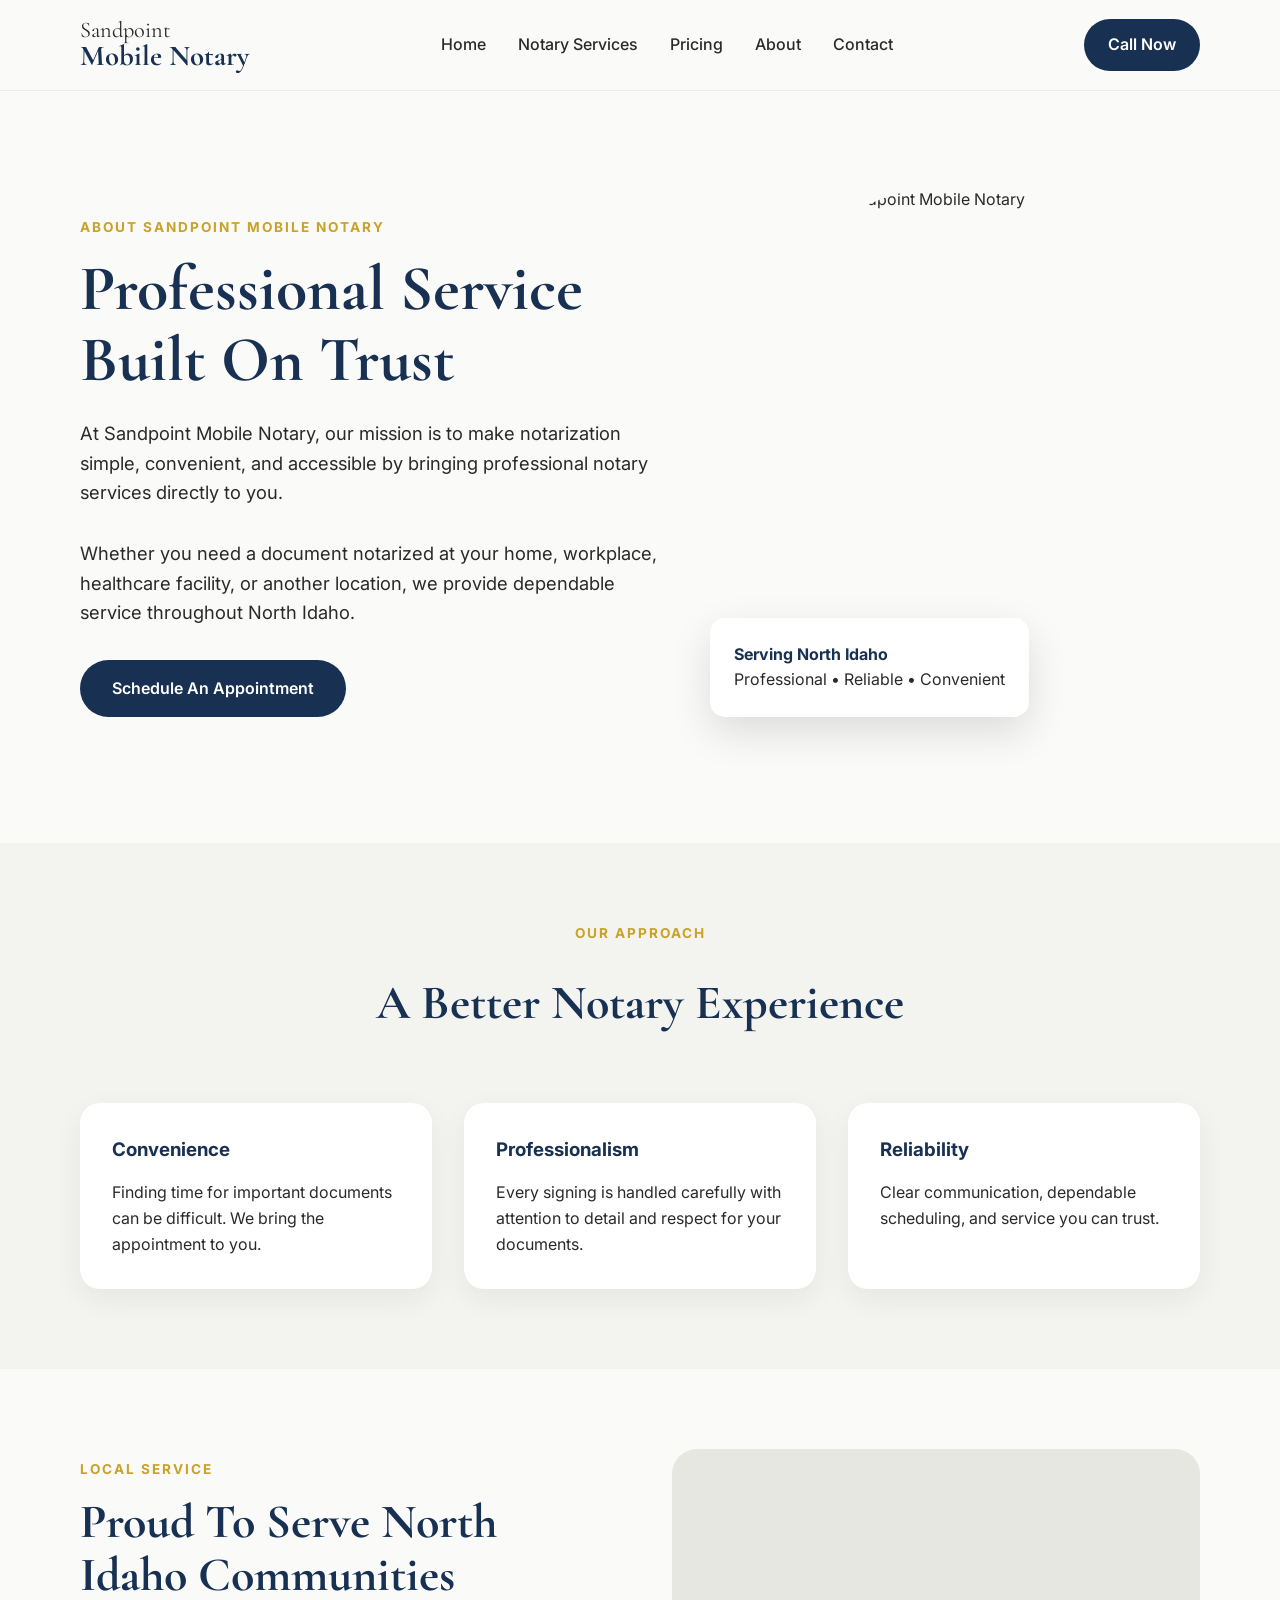
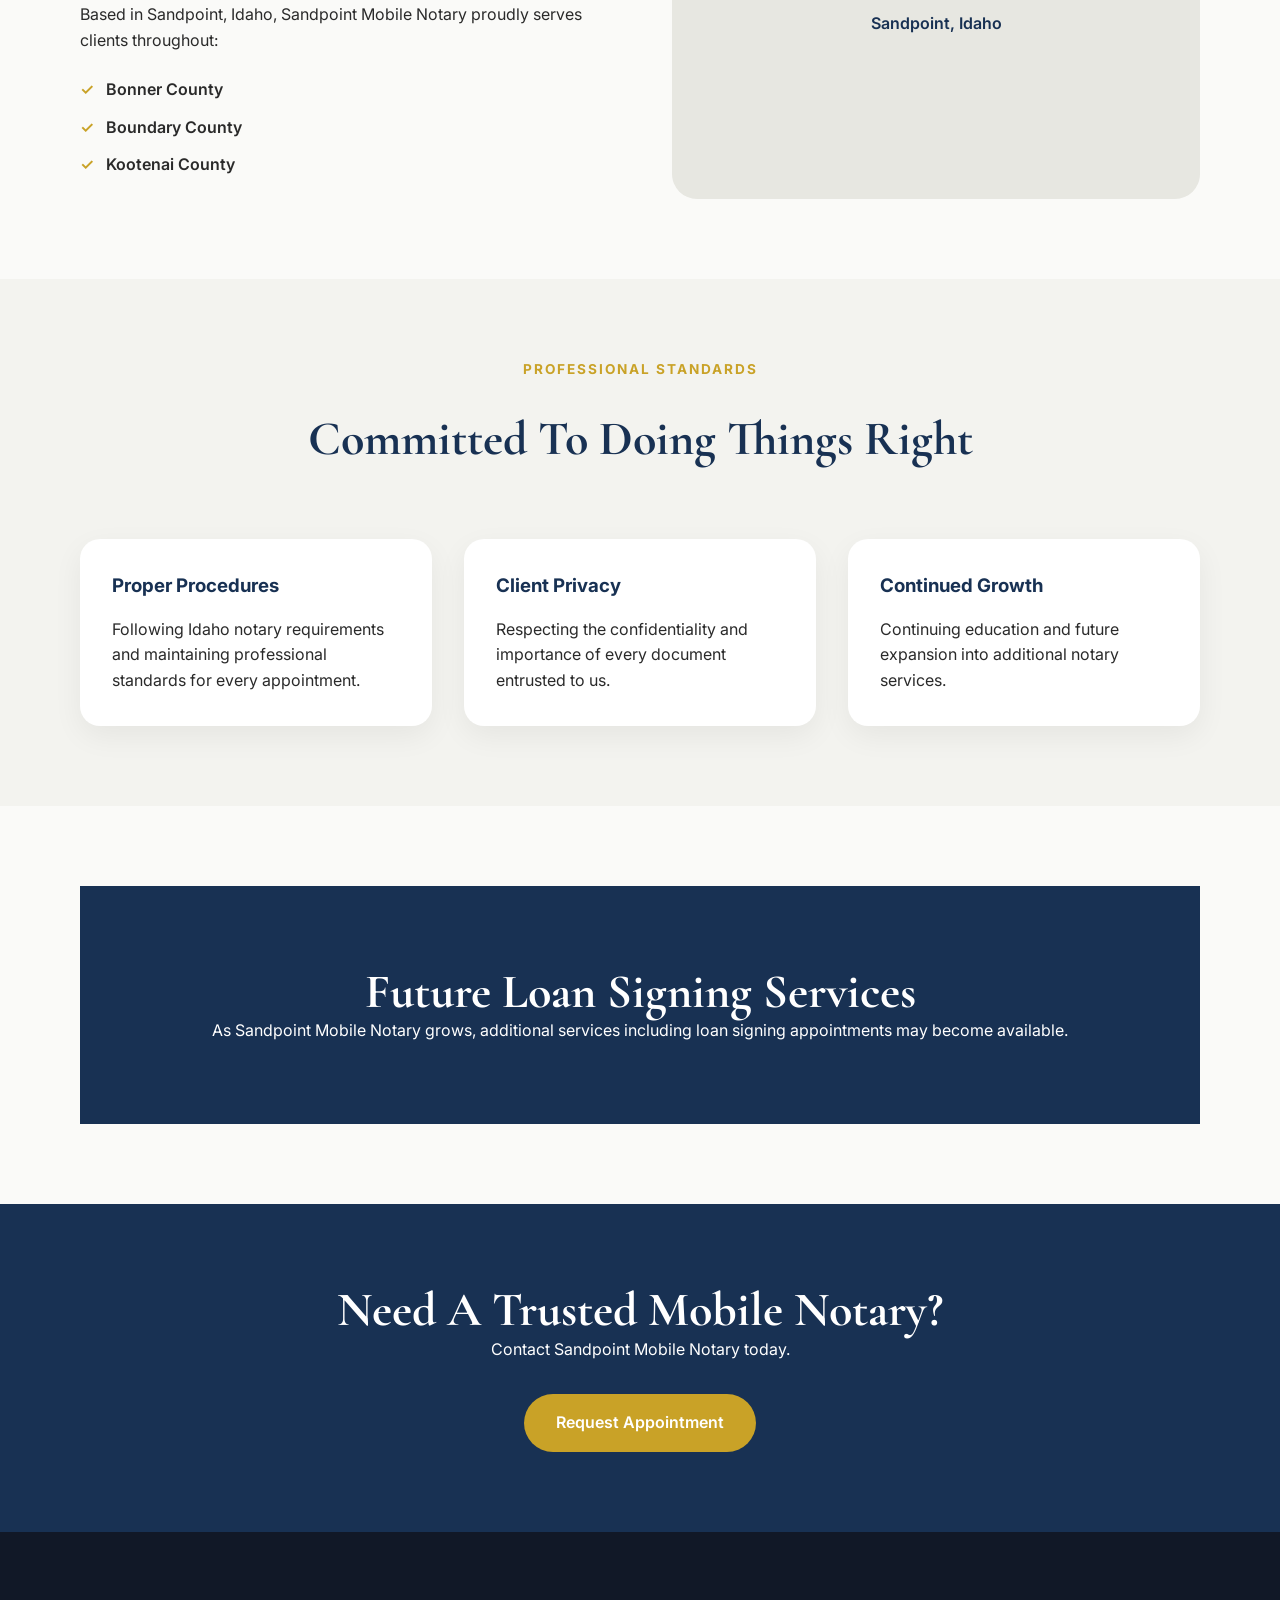
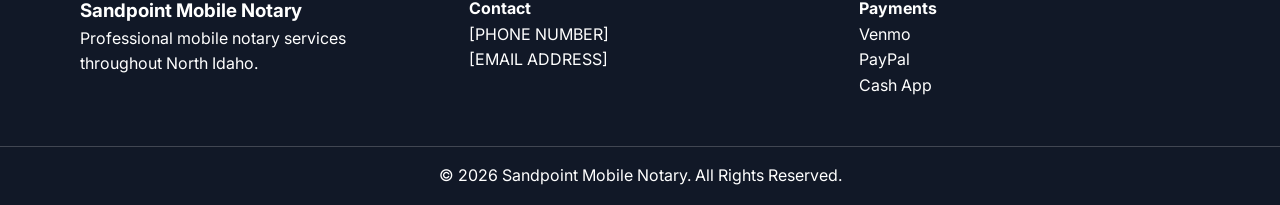
==== about.html @ 17186064 "Add files via upload" ====
<!DOCTYPE html>
<html lang="en">

<head>

<meta charset="UTF-8">
<meta name="viewport" content="width=device-width, initial-scale=1.0">

<title>About Sandpoint Mobile Notary | Professional Mobile Notary Services</title>

<meta name="description" content="Learn about Sandpoint Mobile Notary and our commitment to providing professional, reliable mobile notary services throughout North Idaho.">


<link rel="preconnect" href="https://fonts.googleapis.com">
<link rel="preconnect" href="https://fonts.gstatic.com" crossorigin>

<link href="https://fonts.googleapis.com/css2?family=Cormorant+Garamond:wght@500;600;700&family=Inter:wght@300;400;500;600;700&display=swap" rel="stylesheet">

<link rel="stylesheet" href="css/style.css">

</head>


<body>



<header class="header">

<div class="container nav-container">


<a href="index.html" class="logo">

<span>Sandpoint</span>
<strong>Mobile Notary</strong>

</a>



<button class="menu-toggle" aria-label="Open Navigation">
☰
</button>



<nav class="nav">

<a href="index.html">Home</a>
<a href="notary.html">Notary Services</a>
<a href="pricing.html">Pricing</a>
<a href="about.html">About</a>
<a href="contact.html">Contact</a>

</nav>



<a href="tel:[PHONE NUMBER]" class="nav-button">
Call Now
</a>


</div>

</header>






<main>



<section class="hero">


<div class="container hero-grid">


<div class="hero-content">


<p class="eyebrow">
About Sandpoint Mobile Notary
</p>



<h1>
Professional Service Built On Trust
</h1>



<p class="hero-text">

At Sandpoint Mobile Notary, our mission is to make notarization simple, convenient, and accessible by bringing professional notary services directly to you.

</p>



<p class="hero-text">

Whether you need a document notarized at your home, workplace, healthcare facility, or another location, we provide dependable service throughout North Idaho.

</p>



<a href="contact.html" class="btn primary">
Schedule An Appointment
</a>


</div>





<div class="hero-image">


<img src="images/about-profile.jpg"
alt="Owner of Sandpoint Mobile Notary">



<div class="image-badge">

<strong>
Serving North Idaho
</strong>

<span>
Professional • Reliable • Convenient
</span>

</div>



</div>



</div>


</section>








<section class="section light">


<div class="container">


<div class="section-header">


<p class="eyebrow">
Our Approach
</p>


<h2>
A Better Notary Experience
</h2>


</div>




<div class="cards">



<div class="card">


<h3>
Convenience</h3>


<p>
Finding time for important documents can be difficult. We bring the appointment to you.
</p>


</div>




<div class="card">


<h3>
Professionalism</h3>


<p>
Every signing is handled carefully with attention to detail and respect for your documents.
</p>


</div>




<div class="card">


<h3>
Reliability</h3>


<p>
Clear communication, dependable scheduling, and service you can trust.
</p>


</div>



</div>


</div>


</section>









<section class="section">


<div class="container area-section">


<div>


<p class="eyebrow">
Local Service
</p>


<h2>
Proud To Serve North Idaho Communities
</h2>


<p>

Based in Sandpoint, Idaho, Sandpoint Mobile Notary proudly serves clients throughout:

</p>



<ul class="county-list">

<li>Bonner County</li>

<li>Boundary County</li>

<li>Kootenai County</li>

</ul>


</div>



<div class="map-placeholder">

Sandpoint, Idaho

</div>



</div>


</section>








<section class="section light">


<div class="container">


<div class="section-header">


<p class="eyebrow">
Professional Standards
</p>


<h2>
Committed To Doing Things Right
</h2>


</div>



<div class="cards">


<div class="card">

<h3>
Proper Procedures
</h3>

<p>
Following Idaho notary requirements and maintaining professional standards for every appointment.
</p>

</div>




<div class="card">

<h3>
Client Privacy
</h3>

<p>
Respecting the confidentiality and importance of every document entrusted to us.
</p>

</div>




<div class="card">

<h3>
Continued Growth
</h3>

<p>
Continuing education and future expansion into additional notary services.
</p>

</div>



</div>


</div>


</section>








<!-- FUTURE LOAN SIGNING SECTION -->


<section class="section">


<div class="container">


<div class="cta">


<h2>
Future Loan Signing Services
</h2>


<p>

As Sandpoint Mobile Notary grows, additional services including loan signing appointments may become available.

</p>


</div>


</div>


</section>







<section class="cta">


<div class="container">


<h2>
Need A Trusted Mobile Notary?
</h2>


<p>
Contact Sandpoint Mobile Notary today.
</p>


<a href="contact.html" class="btn primary">
Request Appointment
</a>


</div>


</section>





</main>






<a href="tel:[PHONE NUMBER]" class="mobile-call">
📞 Call Now
</a>







<footer class="footer">


<div class="container footer-grid">


<div>

<h3>
Sandpoint Mobile Notary
</h3>

<p>
Professional mobile notary services throughout North Idaho.
</p>

</div>



<div>

<h4>
Contact
</h4>

<p>
[PHONE NUMBER]
</p>

<p>
[EMAIL ADDRESS]
</p>

</div>



<div>

<h4>
Payments
</h4>

<p>
Venmo
</p>

<p>
PayPal
</p>

<p>
Cash App
</p>

</div>


</div>



<div class="footer-bottom">

© 2026 Sandpoint Mobile Notary. All Rights Reserved.

</div>


</footer>




<script src="js/script.js"></script>


</body>

</html>
---- css/style.css ----
:root {

    --primary: #183153;
    --accent: #C9A227;
    --background: #FAFAF8;
    --white: #ffffff;
    --text: #2A2A2A;
    --light-gray: #ECECEC;
    --dark: #111827;

    --heading-font: "Cormorant Garamond", serif;
    --body-font: "Inter", sans-serif;

}



* {

    margin:0;
    padding:0;
    box-sizing:border-box;

}



html {

    scroll-behavior:smooth;

}



body {

    font-family:var(--body-font);
    color:var(--text);
    background:var(--background);
    line-height:1.6;

}



img {

    max-width:100%;
    display:block;

}



a {

    text-decoration:none;
    color:inherit;

}



.container {

    width:min(1120px,90%);
    margin:auto;

}





/* =========================
HEADER
========================= */


.header {

    position:sticky;
    top:0;
    z-index:1000;
    background:rgba(250,250,248,.95);
    backdrop-filter:blur(10px);
    border-bottom:1px solid var(--light-gray);

}



.nav-container {

    min-height:90px;
    display:flex;
    align-items:center;
    justify-content:space-between;

}



.logo {

    display:flex;
    flex-direction:column;
    font-family:var(--heading-font);
    line-height:1;

}



.logo span {

    font-size:1.4rem;

}



.logo strong {

    color:var(--primary);
    font-size:1.8rem;

}



.nav {

    display:flex;
    align-items:center;
    gap:2rem;

}



.nav a {

    font-weight:500;

}



.nav a:hover {

    color:var(--accent);

}



.nav-button {

    background:var(--primary);
    color:white;
    padding:.8rem 1.5rem;
    border-radius:50px;
    font-weight:600;

}



.menu-toggle {

    display:none;
    background:none;
    border:none;
    font-size:2rem;
    cursor:pointer;

}






/* =========================
HERO
========================= */


.hero {

    padding:6rem 0;

}



.hero-grid {

    display:grid;
    grid-template-columns:1fr 450px;
    gap:4rem;
    align-items:center;

}



.eyebrow {

    color:var(--accent);
    font-size:.85rem;
    font-weight:700;
    text-transform:uppercase;
    letter-spacing:2px;
    margin-bottom:1rem;

}



h1,
h2 {

    font-family:var(--heading-font);
    color:var(--primary);
    line-height:1.1;

}



h1 {

    font-size:clamp(2.8rem,5vw,4.5rem);
    margin-bottom:1.5rem;

}



h2 {

    font-size:3rem;

}



.hero-text {

    font-size:1.15rem;
    max-width:600px;
    margin-bottom:2rem;

}



.hero-buttons {

    display:inline-flex;
    gap:1rem;
    align-content: center;

}



.btn {

    padding:1rem 2rem;
    border-radius:50px;
    display:inline-flex;
    justify-content:center;
    align-items:center;
    font-weight:600;
    transition:.3s;

}



.btn:hover {

    transform:translateY(-3px);

}



.btn.primary {

    background:var(--primary);
    color:white;

}



.btn.secondary {

    border:2px solid var(--primary);

}



.hero-image {

    position:relative;

}



.hero-image img {

    width:100%;
    height:560px;
    object-fit:cover;
    border-radius:200px 200px 20px 20px;

}



.image-badge {

    position:absolute;
    bottom:30px;
    left:-40px;
    background:white;
    padding:1.5rem;
    border-radius:15px;
    box-shadow:0 15px 40px rgba(0,0,0,.12);

}



.image-badge strong {

    display:block;
    color:var(--primary);

}






/* =========================
TRUST BANNER
========================= */


.trust-banner {

    background:white;
    border-top:1px solid var(--light-gray);
    border-bottom:1px solid var(--light-gray);
    padding:2rem 0;

}



.trust-grid {

    display:grid;
    grid-template-columns:repeat(4,1fr);
    text-align:center;
    gap:1rem;

}



.trust-grid strong {

    display:block;
    color:var(--primary);
    font-size:1.4rem;

}



.trust-grid span {

    font-size:.9rem;

}






/* =========================
SECTIONS
========================= */


.section {

    padding:5rem 0;

}



.section.light {

    background:#f3f3ef;

}



.section-header {

    max-width:700px;
    text-align:center;
    margin:0 auto 3rem;

}



.section-header p {

    margin-bottom: 2rem;

}





.cards,
.service-grid {

    display:grid;
    gap:2rem;

}



.cards {

    grid-template-columns:repeat(3,1fr);

}



.service-grid {

    grid-template-columns:repeat(4,1fr);

}



.card,
.service-card {

    background:white;
    padding:2rem;
    border-radius:20px;
    box-shadow:0 10px 30px rgba(0,0,0,.06);
    margin-top: 25px;

}



.card h3,
.service-card h3 {

    color:var(--primary);
    margin-bottom:1rem;

}



.service-card p {

    min-height: 120px;
    padding-bottom: 25px;

}



.text-link {

    display:inline-block;
    margin-top:2rem;
    font-weight:700;
    color:var(--primary);

}






/* =========================
SERVICE AREA
========================= */


.area-section {

    display:grid;
    grid-template-columns:1fr 1fr;
    gap:4rem;
    align-items:center;

}



.county-list {

    list-style:none;
    margin-top:1.5rem;

}



.county-list li {

    margin-bottom:.75rem;
    font-weight:600;

}



.county-list li::before {

    content:"✓";
    color:var(--accent);
    margin-right:.75rem;

}



.map-placeholder {

    min-height:350px;
    background:#e7e7e1;
    border-radius:25px;
    display:flex;
    justify-content:center;
    align-items:center;
    text-align:center;
    padding:2rem;
    color:var(--primary);
    font-weight:600;

}






/* =========================
FAQ
========================= */


.faq {

    max-width:800px;
    margin:auto;

}



.faq-item {

    background:white;
    margin-bottom:1rem;
    border-radius:15px;
    overflow:hidden;

}



.faq-question {

    width:100%;
    text-align:left;
    padding:1.5rem;
    border:none;
    background:white;
    font-size:1.1rem;
    font-weight:600;
    color:var(--primary);
    cursor:pointer;

}



.faq-answer {

    display:none;
    padding:0 1.5rem 1.5rem;

}



.faq-item.active .faq-answer {

    display:block;

}






/* =========================
CTA
========================= */


.cta {

    background:var(--primary);
    color:white;
    text-align:center;
    padding:5rem 0;

}



.cta h2 {

    color:white;

}



.cta .btn {

    background:var(--accent);
    color:white;
    margin-top:2rem;

}






/* =========================
MOBILE CALL BUTTON
========================= */


.mobile-call {

    display:none;

}






/* =========================
FOOTER
========================= */


.footer {

    background:var(--dark);
    color:white;
    padding:4rem 0 1rem;

}



.footer-grid {

    display:grid;
    grid-template-columns:repeat(3,1fr);
    gap:3rem;

}



.footer-bottom {

    margin-top:3rem;
    padding-top:1rem;
    text-align:center;
    border-top:1px solid rgba(255,255,255,.2);

}







/* =========================
TABLET / MOBILE
========================= */


@media(max-width:900px){


.hero-grid,
.area-section {

    grid-template-columns:1fr;

}



.hero-image {

    order:-1;

}



.cards,
.service-grid,
.footer-grid,
.trust-grid {

    grid-template-columns:1fr;

}



.menu-toggle {

    display:block;

}



.nav {

    position:absolute;
    top:90px;
    left:0;
    width:100%;
    background:white;
    flex-direction:column;
    padding:2rem;
    display:none;

}



.nav.active {

    display:flex;

}



.nav-button {

    display:none;

}



.hero-image img {

    height:450px;

}



.mobile-call {

    display:block;
    position:fixed;
    bottom:20px;
    left:20px;
    right:20px;
    background:var(--primary);
    color:white;
    text-align:center;
    padding:1rem;
    border-radius:50px;
    font-weight:700;
    z-index:2000;
    box-shadow:0 10px 30px rgba(0,0,0,.2);

}


}



@media(max-width:600px){


.hero {

    padding:3rem 0;

}



h1 {

    font-size:2.7rem;

}



h2 {

    font-size:2.2rem;

}



.hero-buttons {

    flex-direction:column;

}



.btn {

    width:100%;

}



.image-badge {

    left:10px;

}



}

/* =========================
CONTACT FORM
========================= */


.contact-form {

    display:flex;
    flex-direction:column;
    gap:0.75rem;

}



.contact-form label {

    font-weight:600;
    color:var(--primary);
    margin-top:.5rem;

}



.contact-form input,
.contact-form select,
.contact-form textarea {

    width:100%;
    padding:1rem;
    border:1px solid #d8d8d8;
    border-radius:12px;
    font-family:var(--body-font);
    font-size:1rem;
    background:white;

}



.contact-form textarea {

    resize:vertical;

}



.contact-form input:focus,
.contact-form select:focus,
.contact-form textarea:focus {

    outline:none;
    border-color:var(--accent);

}



.contact-form button {

    margin-top:1rem;
    border:none;
    cursor:pointer;

}






/* =========================
CALENDAR PLACEHOLDER
========================= */


.calendar-placeholder {

    margin-top:1.5rem;
    height:220px;
    border-radius:20px;
    background:#eeeeea;
    display:flex;
    justify-content:center;
    align-items:center;
    color:var(--primary);
    font-weight:600;

}






/* =========================
MAP PLACEHOLDER IMPROVEMENT
========================= */


.map-placeholder {

    min-height:350px;
    background:#e7e7e1;
    border-radius:25px;
    display:flex;
    justify-content:center;
    align-items:center;
    text-align:center;
    padding:2rem;
    color:var(--primary);
    font-weight:600;

}





/* =========================
CONTACT MOBILE
========================= */


@media(max-width:900px){


.contact-form {

    width:100%;

}


}
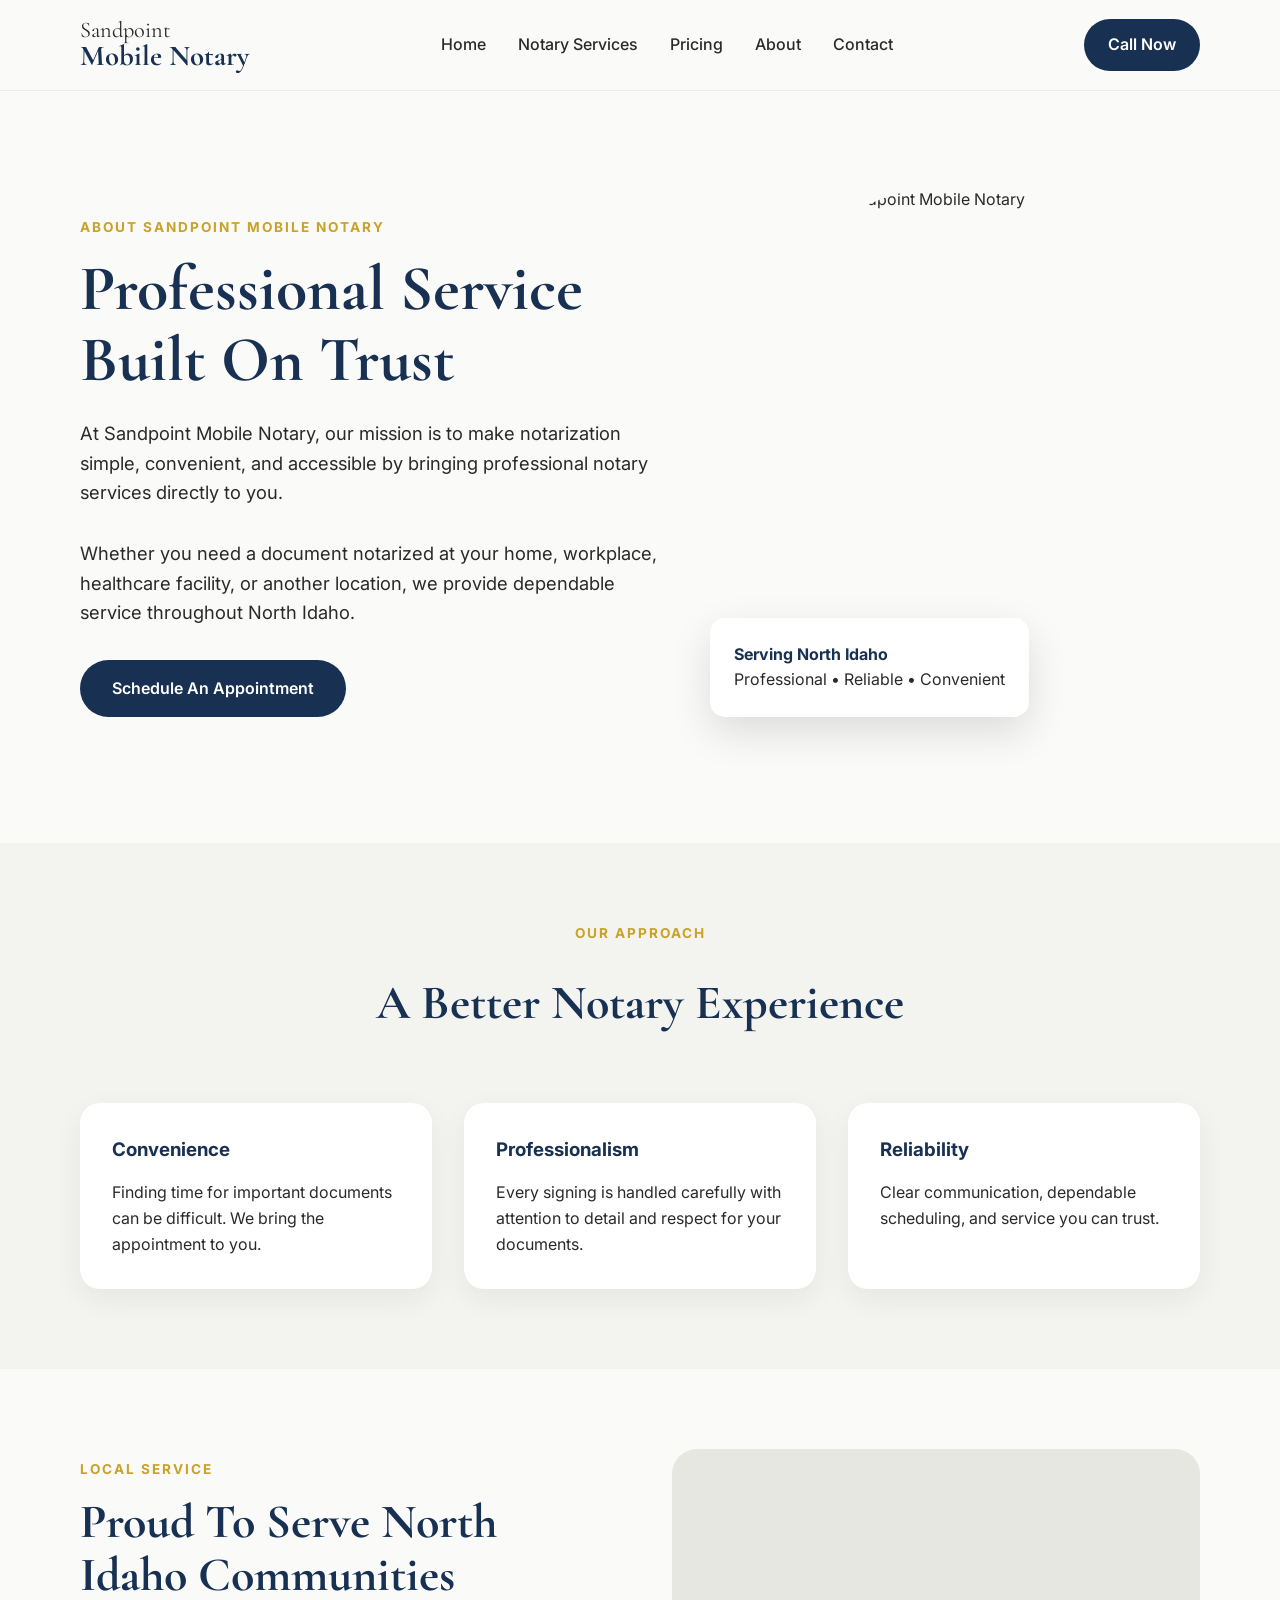
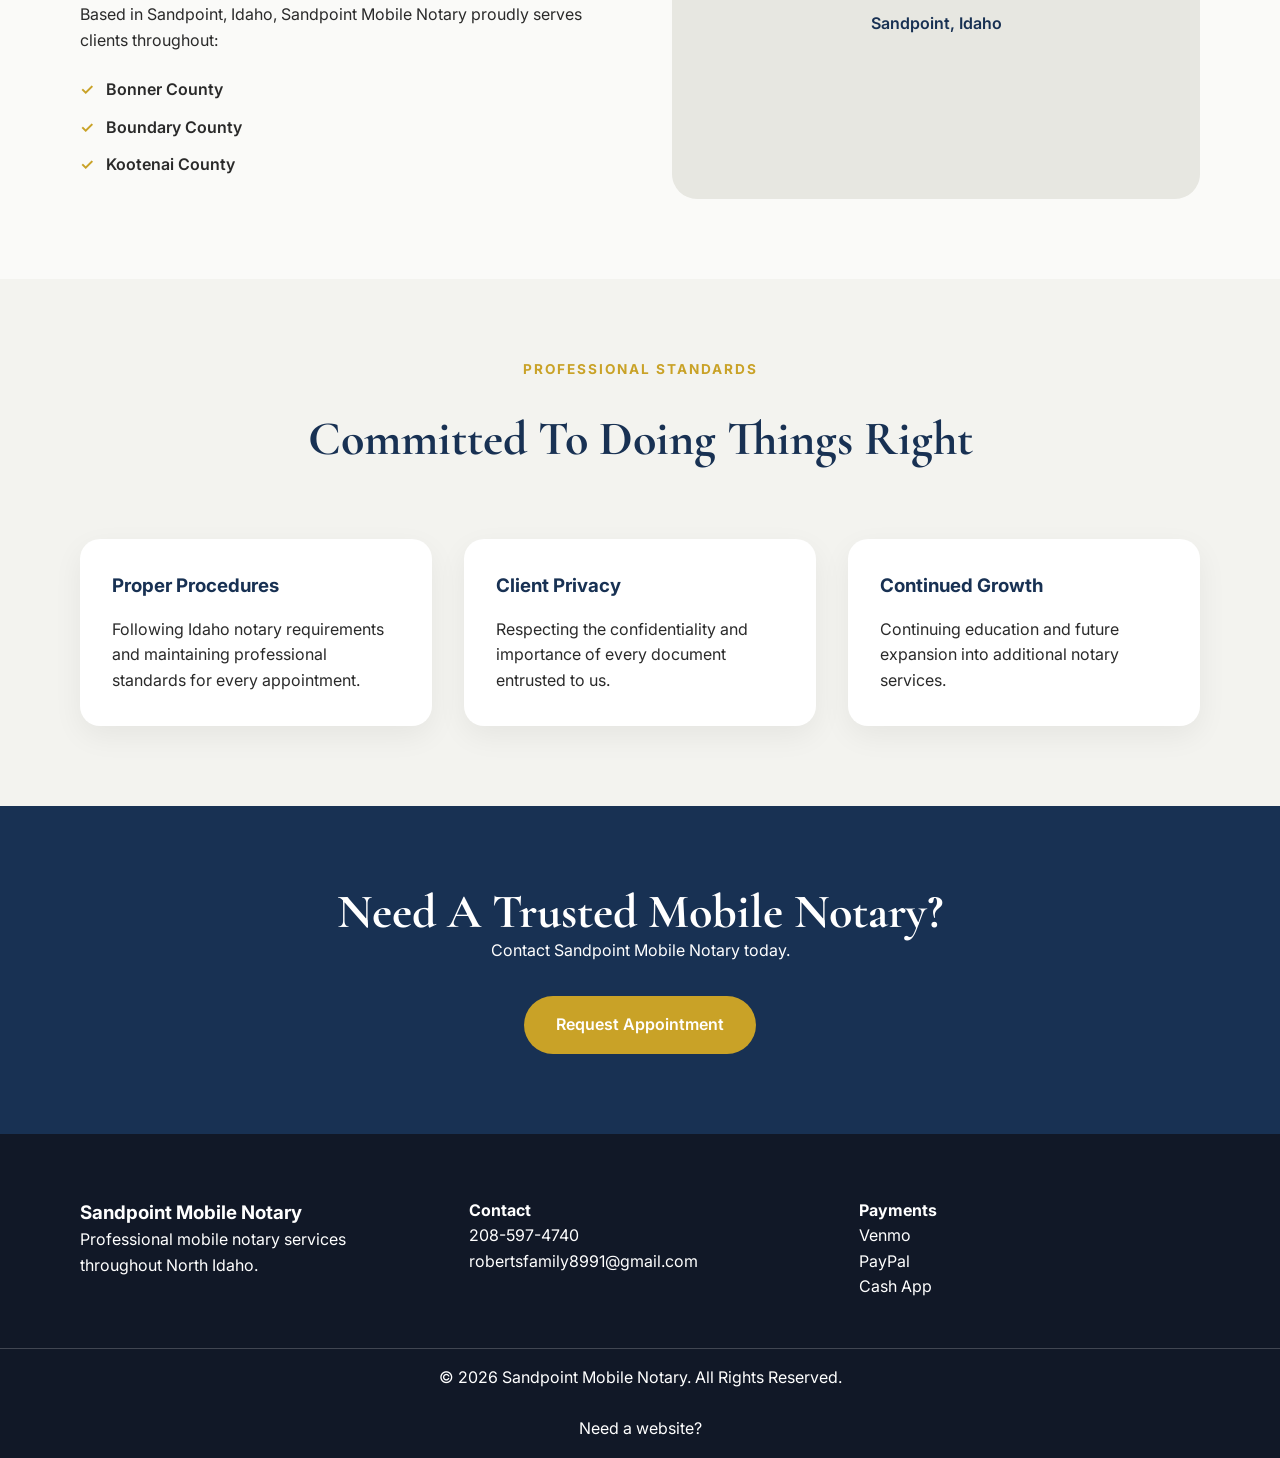
==== commit 57662451: "Update about.html" ====
--- a/about.html
+++ b/about.html
@@ -3,568 +3,295 @@
 
 <head>
 
-<meta charset="UTF-8">
-<meta name="viewport" content="width=device-width, initial-scale=1.0">
-
-<title>About Sandpoint Mobile Notary | Professional Mobile Notary Services</title>
-
-<meta name="description" content="Learn about Sandpoint Mobile Notary and our commitment to providing professional, reliable mobile notary services throughout North Idaho.">
-
-
-<link rel="preconnect" href="https://fonts.googleapis.com">
-<link rel="preconnect" href="https://fonts.gstatic.com" crossorigin>
-
-<link href="https://fonts.googleapis.com/css2?family=Cormorant+Garamond:wght@500;600;700&family=Inter:wght@300;400;500;600;700&display=swap" rel="stylesheet">
-
-<link rel="stylesheet" href="css/style.css">
+    <meta charset="UTF-8">
+    <meta name="viewport" content="width=device-width, initial-scale=1.0">
+
+    <title>About Sandpoint Mobile Notary | Professional Mobile Notary Services</title>
+
+    <meta name="description" content="Learn about Sandpoint Mobile Notary and our commitment to providing professional, reliable mobile notary services throughout North Idaho.">
+    <meta name="keywords" content="Sandpoint Mobile Notary, mobile notary Sandpoint Idaho, notary public Sandpoint, Bonner County notary, Boundary County notary, Kootenai County notary">
+    <meta name="author" content="John Roberts : www.FullStackJohn.com">
+
+    <!-- Open Graph -->
+
+    <meta property="og:title" content="Sandpoint Mobile Notary">
+    <meta property="og:description" content="Professional mobile notary services delivered to your location throughout Sandpoint and North Idaho.">
+    <meta property="og:type" content="website">
+    
+    <!-- Fonts -->
+
+    <link rel="preconnect" href="https://fonts.googleapis.com">
+    <link rel="preconnect" href="https://fonts.gstatic.com" crossorigin>
+    <link href="https://fonts.googleapis.com/css2?family=Cormorant+Garamond:wght@500;600;700&family=Inter:wght@300;400;500;600;700&display=swap" rel="stylesheet">
+   
+    <!-- CSS -->
+     
+    <link rel="stylesheet" href="css/style.css">
 
 </head>
 
-
 <body>
 
-
-
-<header class="header">
-
-<div class="container nav-container">
-
-
-<a href="index.html" class="logo">
-
-<span>Sandpoint</span>
-<strong>Mobile Notary</strong>
-
-</a>
-
-
-
-<button class="menu-toggle" aria-label="Open Navigation">
-☰
-</button>
-
-
-
-<nav class="nav">
-
-<a href="index.html">Home</a>
-<a href="notary.html">Notary Services</a>
-<a href="pricing.html">Pricing</a>
-<a href="about.html">About</a>
-<a href="contact.html">Contact</a>
-
-</nav>
-
-
-
-<a href="tel:[PHONE NUMBER]" class="nav-button">
-Call Now
-</a>
-
+    <header class="header">
+
+        <div class="container nav-container">
+
+            <a href="index.html" class="logo"><span>Sandpoint</span><strong>Mobile Notary</strong></a>
+
+            <button class="menu-toggle" aria-label="Open Navigation">☰</button>
+
+            <nav class="nav">
+
+                <a href="index.html">Home</a>
+                <a href="notary.html">Notary Services</a>
+                <a href="pricing.html">Pricing</a>
+                <a href="about.html">About</a>
+                <a href="contact.html">Contact</a>
+
+            </nav>
+
+            <a href="tel:+12085974740" class="nav-button">Call Now</a>
+
+        </div>
+
+    </header>
+
+    <main>
+
+        <section class="hero">
+
+            <div class="container hero-grid">
+
+                <div class="hero-content">
+
+                    <p class="eyebrow">About Sandpoint Mobile Notary</p>
+
+                    <h1>Professional Service Built On Trust</h1>
+
+                    <p class="hero-text">At Sandpoint Mobile Notary, our mission is to make notarization simple,
+                        convenient, and accessible by bringing professional notary services directly to you.</p>
+
+                    <p class="hero-text">Whether you need a document notarized at your home, workplace, healthcare
+                        facility, or another location, we provide dependable service throughout North Idaho.</p>
+
+                    <a href="contact.html" class="btn primary">Schedule An Appointment</a>
+
+                </div>
+
+                <div class="hero-image">
+
+                    <img src="images/about-profile.jpg" alt="Owner of Sandpoint Mobile Notary">
+
+                    <div class="image-badge">
+
+                        <strong>Serving North Idaho</strong>
+
+                        <span>Professional • Reliable • Convenient</span>
+
+                    </div>
+
+                </div>
+
+            </div>
+
+        </section>
+
+        <section class="section light">
+
+            <div class="container">
+
+                <div class="section-header">
+
+                    <p class="eyebrow">Our Approach</p>
+
+                    <h2>A Better Notary Experience</h2>
+
+                </div>
+
+                <div class="cards">
+
+                    <div class="card">
+
+                        <h3>Convenience</h3>
+
+                        <p>Finding time for important documents can be difficult. We bring the appointment to you.</p>
+
+                    </div>
+
+                    <div class="card">
+
+                        <h3>Professionalism</h3>
+
+                        <p>Every signing is handled carefully with attention to detail and respect for your documents.
+                        </p>
+
+                    </div>
+
+                    <div class="card">
+
+                        <h3>Reliability</h3>
+
+                        <p>Clear communication, dependable scheduling, and service you can trust.</p>
+
+                    </div>
+
+                </div>
+
+            </div>
+
+        </section>
+
+        <section class="section">
+
+            <div class="container area-section">
+
+                <div>
+
+                    <p class="eyebrow">Local Service</p>
+
+                    <h2>Proud To Serve North Idaho Communities</h2>
+
+                    <p>Based in Sandpoint, Idaho, Sandpoint Mobile Notary proudly serves clients throughout:</p>
+
+                    <ul class="county-list">
+                        <li>Bonner County</li>
+                        <li>Boundary County</li>
+                        <li>Kootenai County</li>
+                    </ul>
+
+                </div>
+
+                <div class="map-placeholder">Sandpoint, Idaho</div>
+
+            </div>
+
+        </section>
+
+        <section class="section light">
+
+            <div class="container">
+
+                <div class="section-header">
+
+                    <p class="eyebrow">Professional Standards</p>
+
+                    <h2>Committed To Doing Things Right</h2>
+
+                </div>
+
+                <div class="cards">
+
+                    <div class="card">
+
+                        <h3>Proper Procedures</h3>
+
+                        <p>Following Idaho notary requirements and maintaining professional standards for every
+                            appointment.</p>
+
+                    </div>
+
+                    <div class="card">
+
+                        <h3>Client Privacy</h3>
+
+                        <p>Respecting the confidentiality and importance of every document entrusted to us.</p>
+
+                    </div>
+
+                    <div class="card">
+
+                        <h3>Continued Growth</h3>
+
+                        <p>Continuing education and future expansion into additional notary services.</p>
+
+                    </div>
+
+                </div>
+
+            </div>
+
+        </section>
+
+        <!-- FUTURE LOAN SIGNING SECTION -->
+
+        <!-- <section class="section">
+
+<div class="container">
+
+<div class="cta">
+
+<h2>Future Loan Signing Services</h2>
+
+<p>As Sandpoint Mobile Notary grows, additional services including loan signing appointments may become available.</p>
 
 </div>
 
-</header>
-
-
-
-
-
-
-<main>
-
-
-
-<section class="hero">
-
-
-<div class="container hero-grid">
-
-
-<div class="hero-content">
-
-
-<p class="eyebrow">
-About Sandpoint Mobile Notary
-</p>
-
-
-
-<h1>
-Professional Service Built On Trust
-</h1>
-
-
-
-<p class="hero-text">
-
-At Sandpoint Mobile Notary, our mission is to make notarization simple, convenient, and accessible by bringing professional notary services directly to you.
-
-</p>
-
-
-
-<p class="hero-text">
-
-Whether you need a document notarized at your home, workplace, healthcare facility, or another location, we provide dependable service throughout North Idaho.
-
-</p>
-
-
-
-<a href="contact.html" class="btn primary">
-Schedule An Appointment
-</a>
-
-
 </div>
 
-
-
-
-
-<div class="hero-image">
-
-
-<img src="images/about-profile.jpg"
-alt="Owner of Sandpoint Mobile Notary">
-
-
-
-<div class="image-badge">
-
-<strong>
-Serving North Idaho
-</strong>
-
-<span>
-Professional • Reliable • Convenient
-</span>
-
-</div>
-
-
-
-</div>
-
-
-
-</div>
-
-
-</section>
-
-
-
-
-
-
-
-
-<section class="section light">
-
-
-<div class="container">
-
-
-<div class="section-header">
-
-
-<p class="eyebrow">
-Our Approach
-</p>
-
-
-<h2>
-A Better Notary Experience
-</h2>
-
-
-</div>
-
-
-
-
-<div class="cards">
-
-
-
-<div class="card">
-
-
-<h3>
-Convenience</h3>
-
-
-<p>
-Finding time for important documents can be difficult. We bring the appointment to you.
-</p>
-
-
-</div>
-
-
-
-
-<div class="card">
-
-
-<h3>
-Professionalism</h3>
-
-
-<p>
-Every signing is handled carefully with attention to detail and respect for your documents.
-</p>
-
-
-</div>
-
-
-
-
-<div class="card">
-
-
-<h3>
-Reliability</h3>
-
-
-<p>
-Clear communication, dependable scheduling, and service you can trust.
-</p>
-
-
-</div>
-
-
-
-</div>
-
-
-</div>
-
-
-</section>
-
-
-
-
-
-
-
-
-
-<section class="section">
-
-
-<div class="container area-section">
-
-
-<div>
-
-
-<p class="eyebrow">
-Local Service
-</p>
-
-
-<h2>
-Proud To Serve North Idaho Communities
-</h2>
-
-
-<p>
-
-Based in Sandpoint, Idaho, Sandpoint Mobile Notary proudly serves clients throughout:
-
-</p>
-
-
-
-<ul class="county-list">
-
-<li>Bonner County</li>
-
-<li>Boundary County</li>
-
-<li>Kootenai County</li>
-
-</ul>
-
-
-</div>
-
-
-
-<div class="map-placeholder">
-
-Sandpoint, Idaho
-
-</div>
-
-
-
-</div>
-
-
-</section>
-
-
-
-
-
-
-
-
-<section class="section light">
-
-
-<div class="container">
-
-
-<div class="section-header">
-
-
-<p class="eyebrow">
-Professional Standards
-</p>
-
-
-<h2>
-Committed To Doing Things Right
-</h2>
-
-
-</div>
-
-
-
-<div class="cards">
-
-
-<div class="card">
-
-<h3>
-Proper Procedures
-</h3>
-
-<p>
-Following Idaho notary requirements and maintaining professional standards for every appointment.
-</p>
-
-</div>
-
-
-
-
-<div class="card">
-
-<h3>
-Client Privacy
-</h3>
-
-<p>
-Respecting the confidentiality and importance of every document entrusted to us.
-</p>
-
-</div>
-
-
-
-
-<div class="card">
-
-<h3>
-Continued Growth
-</h3>
-
-<p>
-Continuing education and future expansion into additional notary services.
-</p>
-
-</div>
-
-
-
-</div>
-
-
-</div>
-
-
-</section>
-
-
-
-
-
-
-
-
-<!-- FUTURE LOAN SIGNING SECTION -->
-
-
-<section class="section">
-
-
-<div class="container">
-
-
-<div class="cta">
-
-
-<h2>
-Future Loan Signing Services
-</h2>
-
-
-<p>
-
-As Sandpoint Mobile Notary grows, additional services including loan signing appointments may become available.
-
-</p>
-
-
-</div>
-
-
-</div>
-
-
-</section>
-
-
-
-
-
-
-
-<section class="cta">
-
-
-<div class="container">
-
-
-<h2>
-Need A Trusted Mobile Notary?
-</h2>
-
-
-<p>
-Contact Sandpoint Mobile Notary today.
-</p>
-
-
-<a href="contact.html" class="btn primary">
-Request Appointment
-</a>
-
-
-</div>
-
-
-</section>
-
-
-
-
-
-</main>
-
-
-
-
-
-
-<a href="tel:[PHONE NUMBER]" class="mobile-call">
-📞 Call Now
-</a>
-
-
-
-
-
-
-
-<footer class="footer">
-
-
-<div class="container footer-grid">
-
-
-<div>
-
-<h3>
-Sandpoint Mobile Notary
-</h3>
-
-<p>
-Professional mobile notary services throughout North Idaho.
-</p>
-
-</div>
-
-
-
-<div>
-
-<h4>
-Contact
-</h4>
-
-<p>
-[PHONE NUMBER]
-</p>
-
-<p>
-[EMAIL ADDRESS]
-</p>
-
-</div>
-
-
-
-<div>
-
-<h4>
-Payments
-</h4>
-
-<p>
-Venmo
-</p>
-
-<p>
-PayPal
-</p>
-
-<p>
-Cash App
-</p>
-
-</div>
-
-
-</div>
-
-
-
-<div class="footer-bottom">
-
-© 2026 Sandpoint Mobile Notary. All Rights Reserved.
-
-</div>
-
-
-</footer>
-
-
-
-
-<script src="js/script.js"></script>
-
+</section> -->
+
+        <section class="cta">
+
+            <div class="container">
+
+                <h2>Need A Trusted Mobile Notary?</h2>
+
+                <p>Contact Sandpoint Mobile Notary today.</p>
+
+                <a href="contact.html" class="btn primary">Request Appointment</a>
+
+            </div>
+
+        </section>
+
+    </main>
+
+    <a href="tel:[PHONE NUMBER]" class="mobile-call">📞 Call Now</a>
+
+    <footer class="footer">
+
+        <div class="container footer-grid">
+
+            <div>
+
+                <h3>Sandpoint Mobile Notary</h3>
+
+                <p>Professional mobile notary services throughout North Idaho.</p>
+
+            </div>
+
+            <div>
+
+                <h4>Contact</h4>
+
+                <p>208-597-4740</p>
+
+                <p>robertsfamily8991@gmail.com</p>
+
+            </div>
+
+            <div>
+
+                <h4>Payments</h4>
+
+                <p>Venmo</p>
+
+                <p>PayPal</p>
+
+                <p>Cash App</p>
+
+            </div>
+
+        </div>
+
+        <div class="footer-bottom">© 2026 Sandpoint Mobile Notary. All Rights Reserved.</div>
+        <span><br/ ></span>
+        <div class="" style="text-align: center;"><a href="https://www.fullstackjohn.com" target="_blank" rel="noopener noreferrer" style="text-decoration: none; color: white;">Need a website?</a></div>
+
+    </footer>
+
+    <script src="js/script.js"></script>
 
 </body>
 
-</html>+</html>
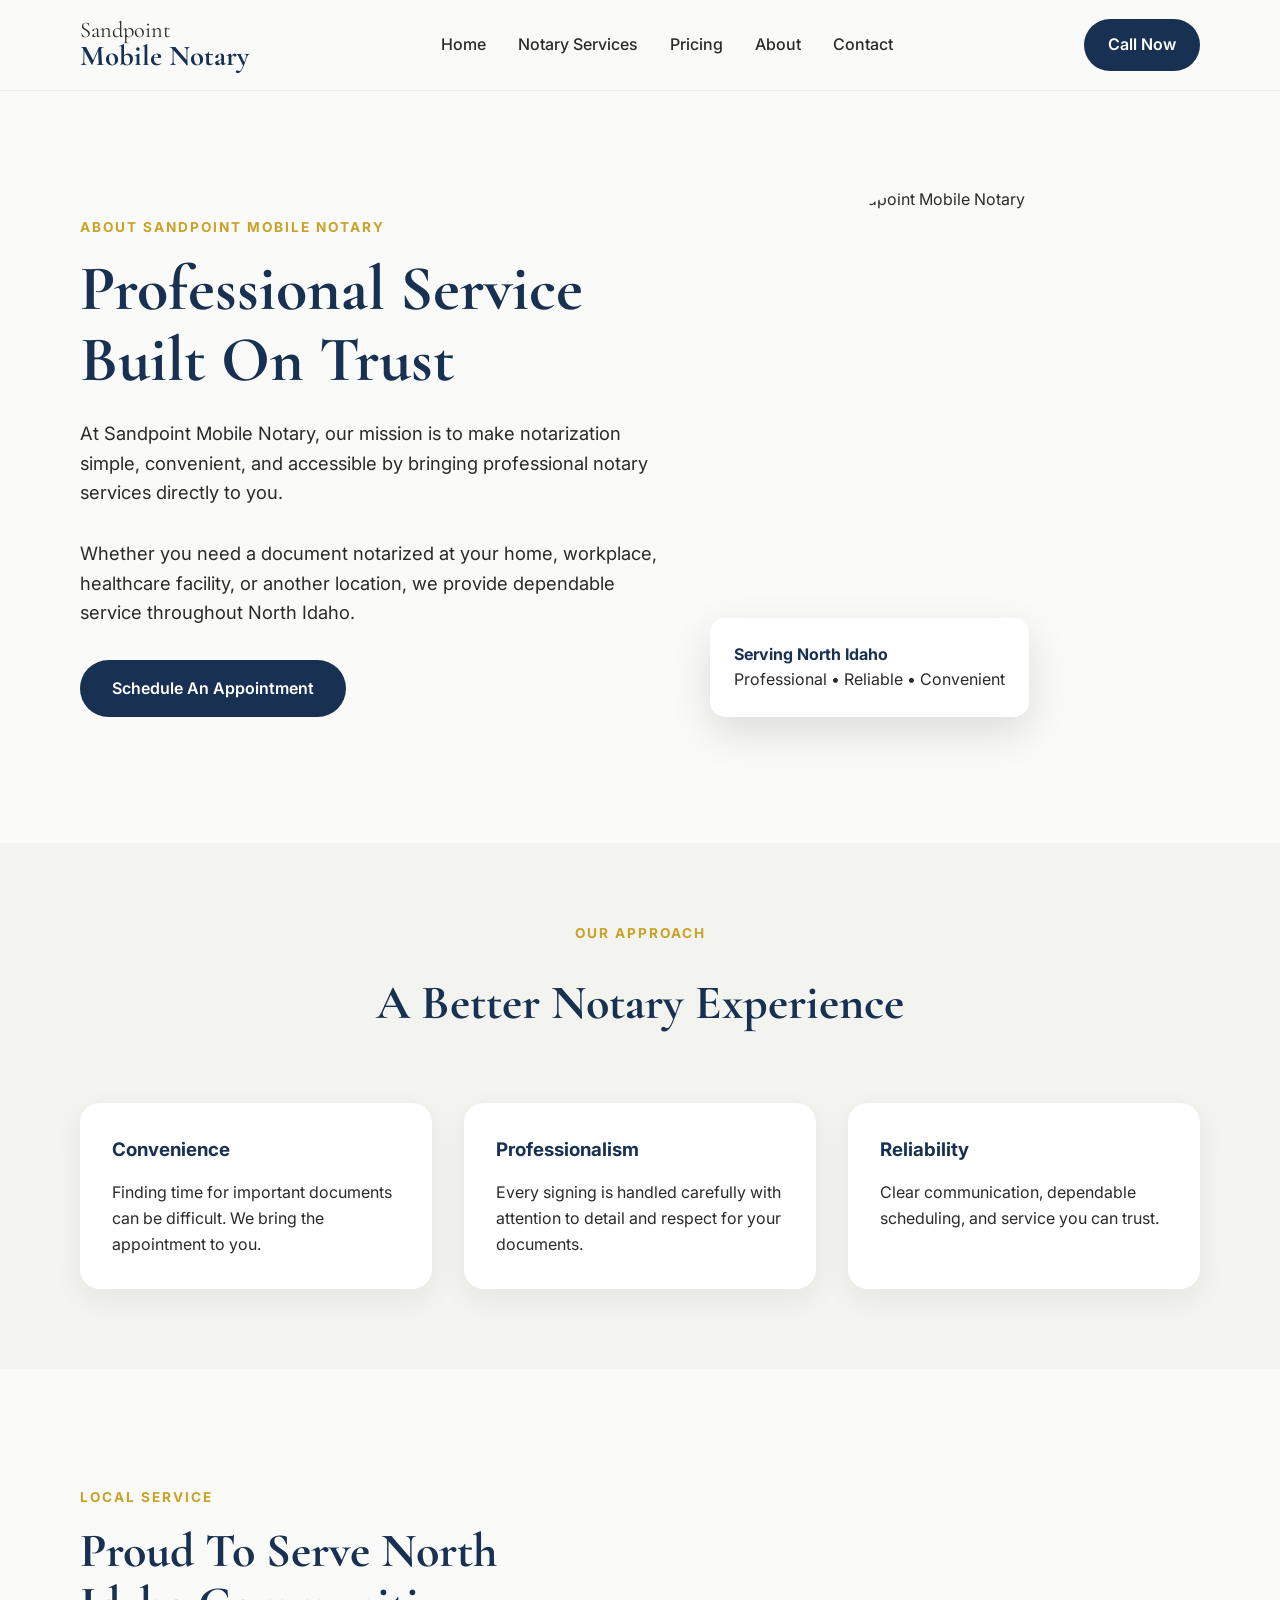
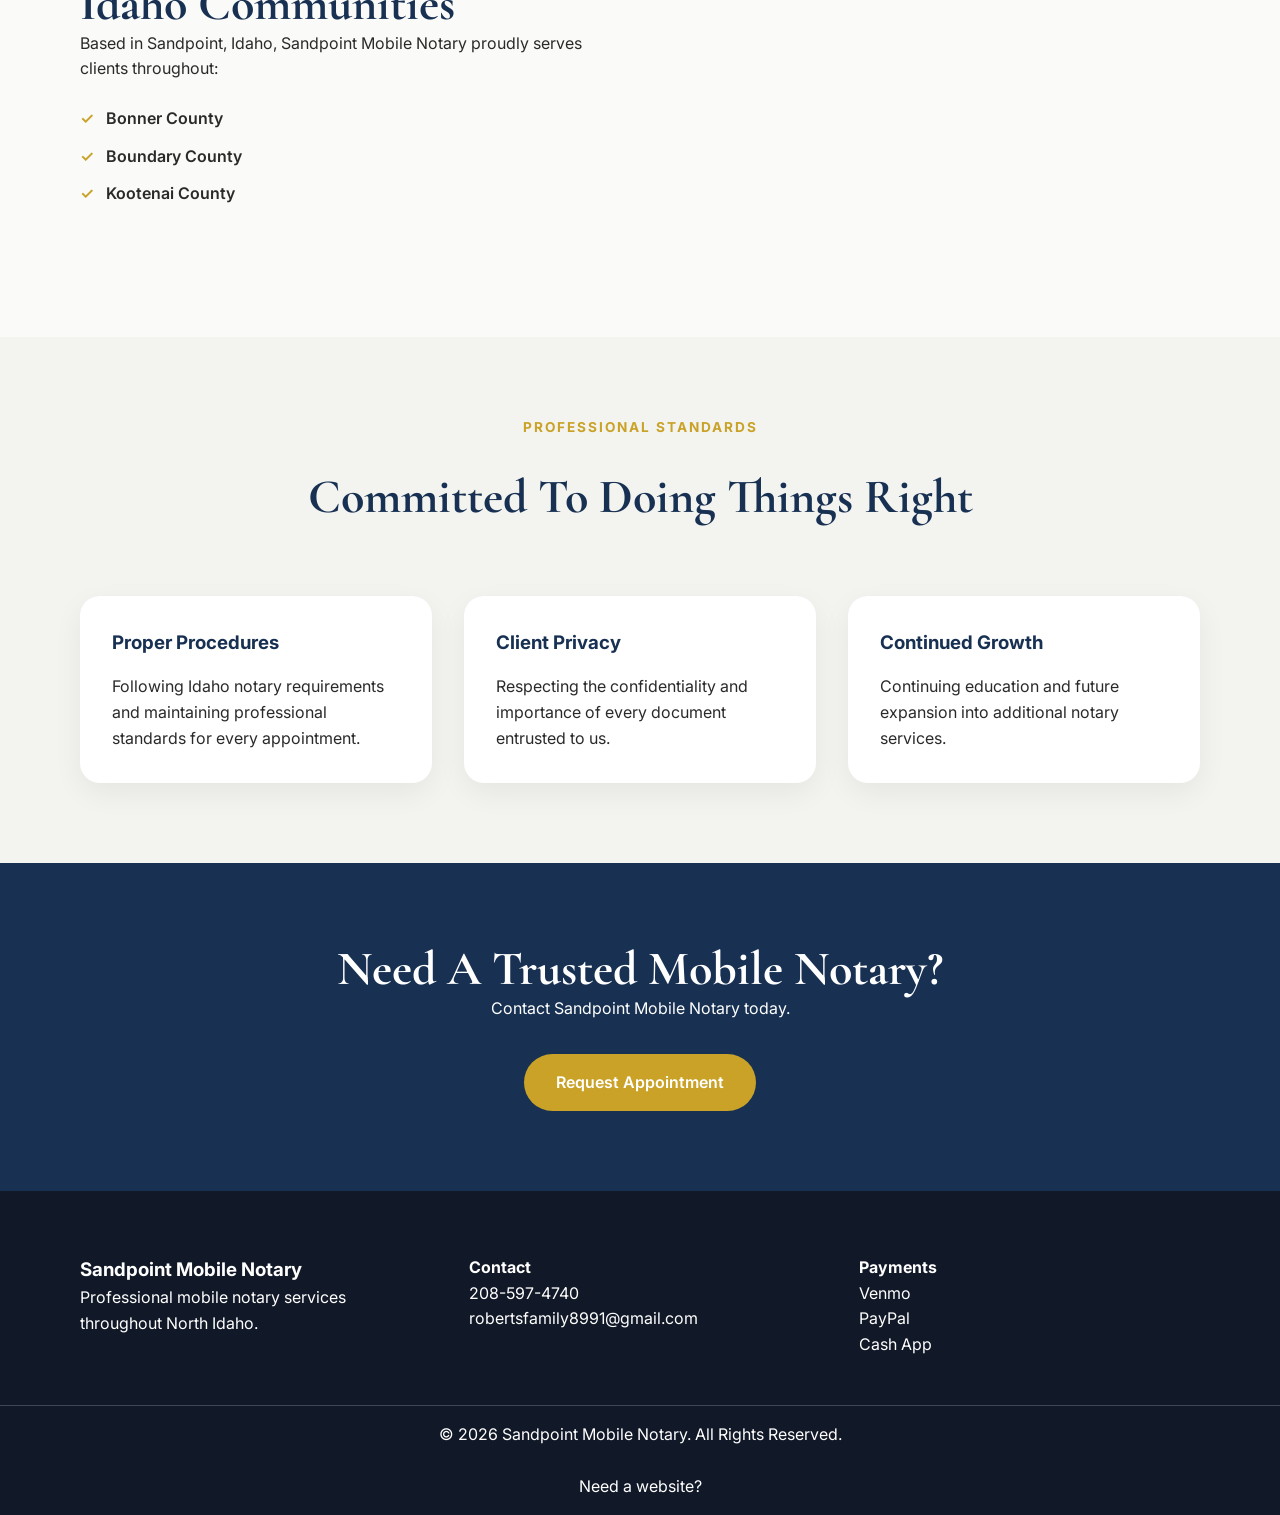
==== commit a8b92f01: "Update about.html" ====
--- a/about.html
+++ b/about.html
@@ -161,7 +161,21 @@
 
                 </div>
 
-                <div class="map-placeholder">Sandpoint, Idaho</div>
+                <!-- <div class="map-placeholder">Sandpoint, Idaho</div> -->
+                
+                <div class="map-container">
+
+                    <iframe
+                        src="https://www.google.com/maps/embed?pb=!1m18!1m12!1m3!1d2784911.340503839!2d-118.33054254215804!3d47.02767139608089!2m3!1f0!2f0!3f0!3m2!1i1024!2i768!4f13.1!3m3!1m2!1s0x53600f4b6b46c7bb%3A0xff60006c95579c27!2sIdaho%20Panhandle%2C%20ID!5e0!3m2!1sen!2sus!4v1785426155546!5m2!1sen!2sus"
+                        width="100%"
+                        height="400"
+                        style="border:0;"
+                        allowfullscreen=""
+                        loading="lazy"
+                        referrerpolicy="strict-origin-when-cross-origin">
+                    </iframe>
+
+                </div>
 
             </div>
 
--- a/css/style.css
+++ b/css/style.css
@@ -1,275 +1,157 @@
-:root {
-
-    --primary: #183153;
+:root {    --primary: #183153;
     --accent: #C9A227;
     --background: #FAFAF8;
     --white: #ffffff;
     --text: #2A2A2A;
     --light-gray: #ECECEC;
     --dark: #111827;
-
     --heading-font: "Cormorant Garamond", serif;
-    --body-font: "Inter", sans-serif;
-
-}
-
-
-
-* {
-
-    margin:0;
+    --body-font: "Inter", sans-serif;}
+* {    margin:0;
     padding:0;
-    box-sizing:border-box;
-
-}
-
-
+    box-sizing:border-box;}
 
 html {
-
     scroll-behavior:smooth;
-
-}
-
-
+}
 
 body {
-
     font-family:var(--body-font);
     color:var(--text);
     background:var(--background);
     line-height:1.6;
-
-}
-
-
+}
 
 img {
-
     max-width:100%;
     display:block;
-
-}
-
-
+}
 
 a {
-
     text-decoration:none;
     color:inherit;
-
-}
-
-
+}
 
 .container {
-
     width:min(1120px,90%);
     margin:auto;
-
-}
-
-
-
-
-
-/* =========================
-HEADER
-========================= */
-
+}
+
+/* ========================= HEADER ========================= */
 
 .header {
-
     position:sticky;
     top:0;
     z-index:1000;
     background:rgba(250,250,248,.95);
     backdrop-filter:blur(10px);
     border-bottom:1px solid var(--light-gray);
-
-}
-
-
+}
 
 .nav-container {
-
     min-height:90px;
     display:flex;
     align-items:center;
     justify-content:space-between;
-
-}
-
-
+}
 
 .logo {
-
     display:flex;
     flex-direction:column;
     font-family:var(--heading-font);
     line-height:1;
-
-}
-
-
+}
 
 .logo span {
-
     font-size:1.4rem;
-
-}
-
-
+}
 
 .logo strong {
-
     color:var(--primary);
     font-size:1.8rem;
-
-}
-
-
+}
 
 .nav {
-
     display:flex;
     align-items:center;
     gap:2rem;
-
-}
-
-
+}
 
 .nav a {
-
     font-weight:500;
-
-}
-
-
+}
 
 .nav a:hover {
-
     color:var(--accent);
-
-}
-
-
+}
 
 .nav-button {
-
     background:var(--primary);
     color:white;
     padding:.8rem 1.5rem;
     border-radius:50px;
     font-weight:600;
-
-}
-
-
+}
 
 .menu-toggle {
-
     display:none;
     background:none;
     border:none;
     font-size:2rem;
     cursor:pointer;
-
-}
-
-
-
-
-
-
-/* =========================
-HERO
-========================= */
-
+}
+
+/* ========================= HERO ========================= */
 
 .hero {
-
     padding:6rem 0;
-
-}
-
-
+}
 
 .hero-grid {
-
     display:grid;
     grid-template-columns:1fr 450px;
     gap:4rem;
     align-items:center;
-
-}
-
-
+}
 
 .eyebrow {
-
     color:var(--accent);
     font-size:.85rem;
     font-weight:700;
     text-transform:uppercase;
     letter-spacing:2px;
     margin-bottom:1rem;
-
-}
-
-
+}
 
 h1,
 h2 {
-
     font-family:var(--heading-font);
     color:var(--primary);
     line-height:1.1;
-
-}
-
-
+}
 
 h1 {
-
     font-size:clamp(2.8rem,5vw,4.5rem);
     margin-bottom:1.5rem;
-
-}
-
-
+}
 
 h2 {
-
     font-size:3rem;
-
-}
-
-
+}
 
 .hero-text {
-
     font-size:1.15rem;
     max-width:600px;
     margin-bottom:2rem;
-
-}
-
-
+}
 
 .hero-buttons {
-
     display:inline-flex;
     gap:1rem;
     align-content: center;
-
-}
-
-
+}
 
 .btn {
-
     padding:1rem 2rem;
     border-radius:50px;
     display:inline-flex;
@@ -277,57 +159,33 @@
     align-items:center;
     font-weight:600;
     transition:.3s;
-
-}
-
-
+}
 
 .btn:hover {
-
     transform:translateY(-3px);
-
-}
-
-
+}
 
 .btn.primary {
-
     background:var(--primary);
     color:white;
-
-}
-
-
+}
 
 .btn.secondary {
-
     border:2px solid var(--primary);
-
-}
-
-
+}
 
 .hero-image {
-
     position:relative;
-
-}
-
-
+}
 
 .hero-image img {
-
     width:100%;
     height:560px;
     object-fit:cover;
     border-radius:200px 200px 20px 20px;
-
-}
-
-
+}
 
 .image-badge {
-
     position:absolute;
     bottom:30px;
     left:-40px;
@@ -335,230 +193,127 @@
     padding:1.5rem;
     border-radius:15px;
     box-shadow:0 15px 40px rgba(0,0,0,.12);
-
-}
-
-
+}
 
 .image-badge strong {
-
     display:block;
     color:var(--primary);
-
-}
-
-
-
-
-
-
-/* =========================
-TRUST BANNER
-========================= */
-
+}
+
+/* ========================= TRUST BANNER ========================= */
 
 .trust-banner {
-
     background:white;
     border-top:1px solid var(--light-gray);
     border-bottom:1px solid var(--light-gray);
     padding:2rem 0;
-
-}
-
-
+}
 
 .trust-grid {
-
     display:grid;
     grid-template-columns:repeat(4,1fr);
     text-align:center;
     gap:1rem;
-
-}
-
-
+}
 
 .trust-grid strong {
-
     display:block;
     color:var(--primary);
     font-size:1.4rem;
-
-}
-
-
+}
 
 .trust-grid span {
-
     font-size:.9rem;
-
-}
-
-
-
-
-
-
-/* =========================
-SECTIONS
-========================= */
-
+}
+
+/* ========================= SECTIONS ========================= */
 
 .section {
-
     padding:5rem 0;
-
-}
-
-
+}
 
 .section.light {
-
     background:#f3f3ef;
-
-}
-
-
+}
 
 .section-header {
-
     max-width:700px;
     text-align:center;
     margin:0 auto 3rem;
-
-}
-
-
+}
 
 .section-header p {
-
     margin-bottom: 2rem;
-
-}
-
-
-
+}
 
 
 .cards,
 .service-grid {
-
     display:grid;
     gap:2rem;
-
-}
-
-
+}
 
 .cards {
-
     grid-template-columns:repeat(3,1fr);
-
-}
-
-
+}
 
 .service-grid {
-
     grid-template-columns:repeat(4,1fr);
-
-}
-
-
+}
 
 .card,
 .service-card {
-
     background:white;
     padding:2rem;
     border-radius:20px;
     box-shadow:0 10px 30px rgba(0,0,0,.06);
     margin-top: 25px;
-
-}
-
-
+}
 
 .card h3,
 .service-card h3 {
-
     color:var(--primary);
     margin-bottom:1rem;
-
-}
-
-
+}
 
 .service-card p {
-
     min-height: 120px;
     padding-bottom: 25px;
-
-}
-
-
+}
 
 .text-link {
-
     display:inline-block;
     margin-top:2rem;
     font-weight:700;
     color:var(--primary);
-
-}
-
-
-
-
-
-
-/* =========================
-SERVICE AREA
-========================= */
-
+}
+
+/* ========================= SERVICE AREA ========================= */
 
 .area-section {
-
     display:grid;
     grid-template-columns:1fr 1fr;
     gap:4rem;
     align-items:center;
-
-}
-
-
+}
 
 .county-list {
-
     list-style:none;
     margin-top:1.5rem;
-
-}
-
-
+}
 
 .county-list li {
-
     margin-bottom:.75rem;
     font-weight:600;
-
-}
-
-
+}
 
 .county-list li::before {
-
     content:"✓";
     color:var(--accent);
     margin-right:.75rem;
-
-}
-
-
+}
 
 .map-placeholder {
-
     min-height:350px;
     background:#e7e7e1;
     border-radius:25px;
@@ -569,41 +324,23 @@
     padding:2rem;
     color:var(--primary);
     font-weight:600;
-
-}
-
-
-
-
-
-
-/* =========================
-FAQ
-========================= */
-
+}
+
+/* ========================= FAQ ========================= */
 
 .faq {
-
     max-width:800px;
     margin:auto;
-
-}
-
-
+}
 
 .faq-item {
-
     background:white;
     margin-bottom:1rem;
     border-radius:15px;
     overflow:hidden;
-
-}
-
-
+}
 
 .faq-question {
-
     width:100%;
     text-align:left;
     padding:1.5rem;
@@ -613,170 +350,88 @@
     font-weight:600;
     color:var(--primary);
     cursor:pointer;
-
-}
-
-
+}
 
 .faq-answer {
-
     display:none;
     padding:0 1.5rem 1.5rem;
-
-}
-
-
+}
 
 .faq-item.active .faq-answer {
-
     display:block;
-
-}
-
-
-
-
-
-
-/* =========================
-CTA
-========================= */
-
+}
+
+/* ========================= CTA ========================= */
 
 .cta {
-
     background:var(--primary);
     color:white;
     text-align:center;
     padding:5rem 0;
-
-}
-
-
+}
 
 .cta h2 {
-
-    color:white;
-
-}
-
-
+    color:white;
+}
 
 .cta .btn {
-
     background:var(--accent);
     color:white;
     margin-top:2rem;
-
-}
-
-
-
-
-
-
-/* =========================
-MOBILE CALL BUTTON
-========================= */
-
+}
+
+/* ========================= MOBILE CALL BUTTON ========================= */
 
 .mobile-call {
-
     display:none;
-
-}
-
-
-
-
-
-
-/* =========================
-FOOTER
-========================= */
-
+}
+
+/* ========================= FOOTER ========================= */
 
 .footer {
-
     background:var(--dark);
     color:white;
     padding:4rem 0 1rem;
-
-}
-
-
+}
 
 .footer-grid {
-
     display:grid;
     grid-template-columns:repeat(3,1fr);
     gap:3rem;
-
-}
-
-
+}
 
 .footer-bottom {
-
     margin-top:3rem;
     padding-top:1rem;
     text-align:center;
     border-top:1px solid rgba(255,255,255,.2);
-
-}
-
-
-
-
-
-
-
-/* =========================
-TABLET / MOBILE
-========================= */
-
+}
+
+
+/* ========================= TABLET / MOBILE ========================= */
 
 @media(max-width:900px){
-
-
 .hero-grid,
 .area-section {
-
     grid-template-columns:1fr;
-
-}
-
-
+}
 
 .hero-image {
-
     order:-1;
-
-}
-
-
+}
 
 .cards,
 .service-grid,
 .footer-grid,
 .trust-grid {
-
     grid-template-columns:1fr;
-
-}
-
-
+}
 
 .menu-toggle {
-
     display:block;
-
-}
-
-
+}
 
 .nav {
-
     position:absolute;
     top:90px;
     left:0;
@@ -785,37 +440,21 @@
     flex-direction:column;
     padding:2rem;
     display:none;
-
-}
-
-
+}
 
 .nav.active {
-
-    display:flex;
-
-}
-
-
+    display:flex;
+}
 
 .nav-button {
-
     display:none;
-
-}
-
-
+}
 
 .hero-image img {
-
     height:450px;
-
-}
-
-
+}
 
 .mobile-call {
-
     display:block;
     position:fixed;
     bottom:20px;
@@ -829,96 +468,53 @@
     font-weight:700;
     z-index:2000;
     box-shadow:0 10px 30px rgba(0,0,0,.2);
-
-}
-
-
-}
-
-
+}
+}
 
 @media(max-width:600px){
-
-
 .hero {
-
     padding:3rem 0;
-
-}
-
-
+}
 
 h1 {
-
     font-size:2.7rem;
-
-}
-
-
+}
 
 h2 {
-
     font-size:2.2rem;
-
-}
-
-
+}
 
 .hero-buttons {
-
     flex-direction:column;
-
-}
-
-
+}
 
 .btn {
-
     width:100%;
-
-}
-
-
+}
 
 .image-badge {
-
     left:10px;
-
-}
-
-
-
-}
-
-/* =========================
-CONTACT FORM
-========================= */
-
+}
+
+}
+
+/* ========================= CONTACT FORM ========================= */
 
 .contact-form {
-
     display:flex;
     flex-direction:column;
     gap:0.75rem;
-
-}
-
-
+}
 
 .contact-form label {
-
     font-weight:600;
     color:var(--primary);
     margin-top:.5rem;
-
-}
-
-
+}
 
 .contact-form input,
 .contact-form select,
 .contact-form textarea {
-
     width:100%;
     padding:1rem;
     border:1px solid #d8d8d8;
@@ -926,50 +522,28 @@
     font-family:var(--body-font);
     font-size:1rem;
     background:white;
-
-}
-
-
+}
 
 .contact-form textarea {
-
     resize:vertical;
-
-}
-
-
+}
 
 .contact-form input:focus,
 .contact-form select:focus,
 .contact-form textarea:focus {
-
     outline:none;
     border-color:var(--accent);
-
-}
-
-
+}
 
 .contact-form button {
-
     margin-top:1rem;
     border:none;
     cursor:pointer;
-
-}
-
-
-
-
-
-
-/* =========================
-CALENDAR PLACEHOLDER
-========================= */
-
+}
+
+/* ========================= CALENDAR PLACEHOLDER ========================= */
 
 .calendar-placeholder {
-
     margin-top:1.5rem;
     height:220px;
     border-radius:20px;
@@ -979,21 +553,11 @@
     align-items:center;
     color:var(--primary);
     font-weight:600;
-
-}
-
-
-
-
-
-
-/* =========================
-MAP PLACEHOLDER IMPROVEMENT
-========================= */
-
+}
+
+/* ========================= MAP PLACEHOLDER IMPROVEMENT ========================= */
 
 .map-placeholder {
-
     min-height:350px;
     background:#e7e7e1;
     border-radius:25px;
@@ -1004,26 +568,12 @@
     padding:2rem;
     color:var(--primary);
     font-weight:600;
-
-}
-
-
-
-
-
-/* =========================
-CONTACT MOBILE
-========================= */
-
+}
+
+/* ========================= CONTACT MOBILE ========================= */
 
 @media(max-width:900px){
-
-
 .contact-form {
-
     width:100%;
-
-}
-
-
-}+}
+}
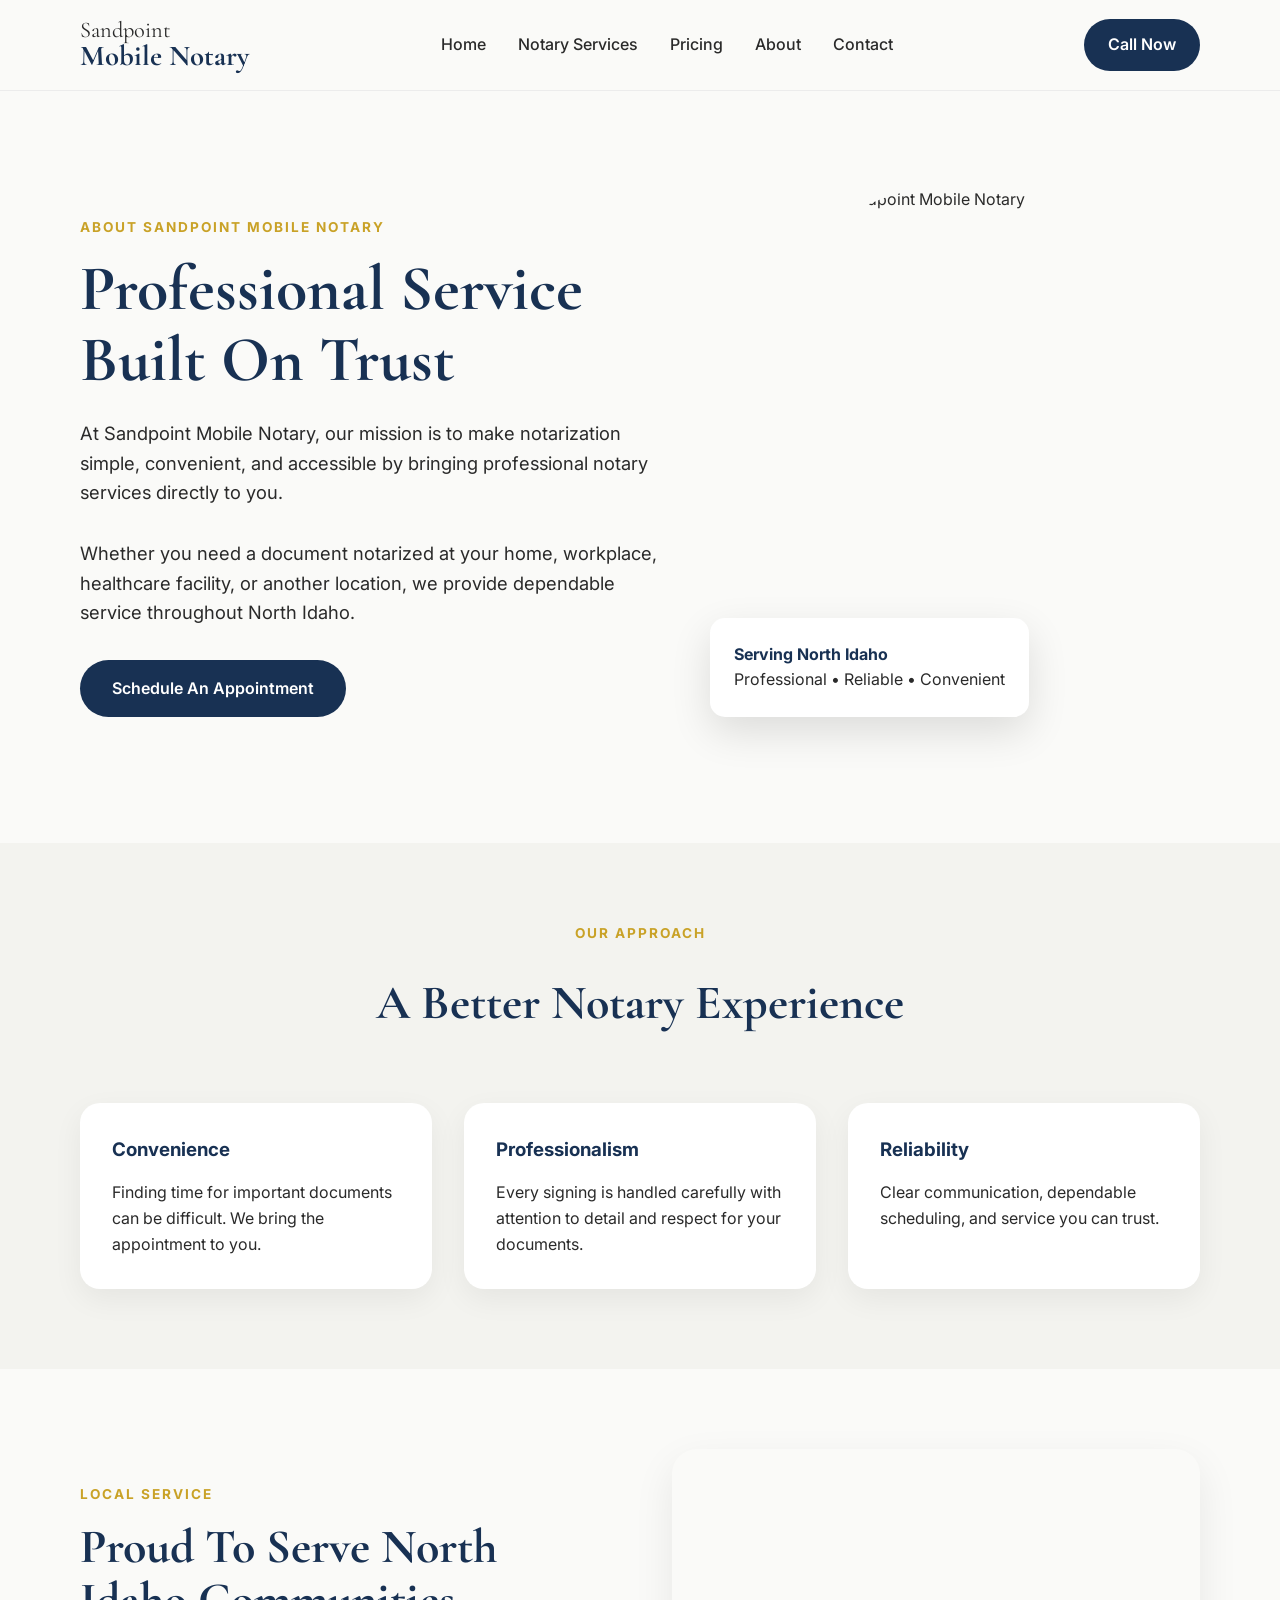
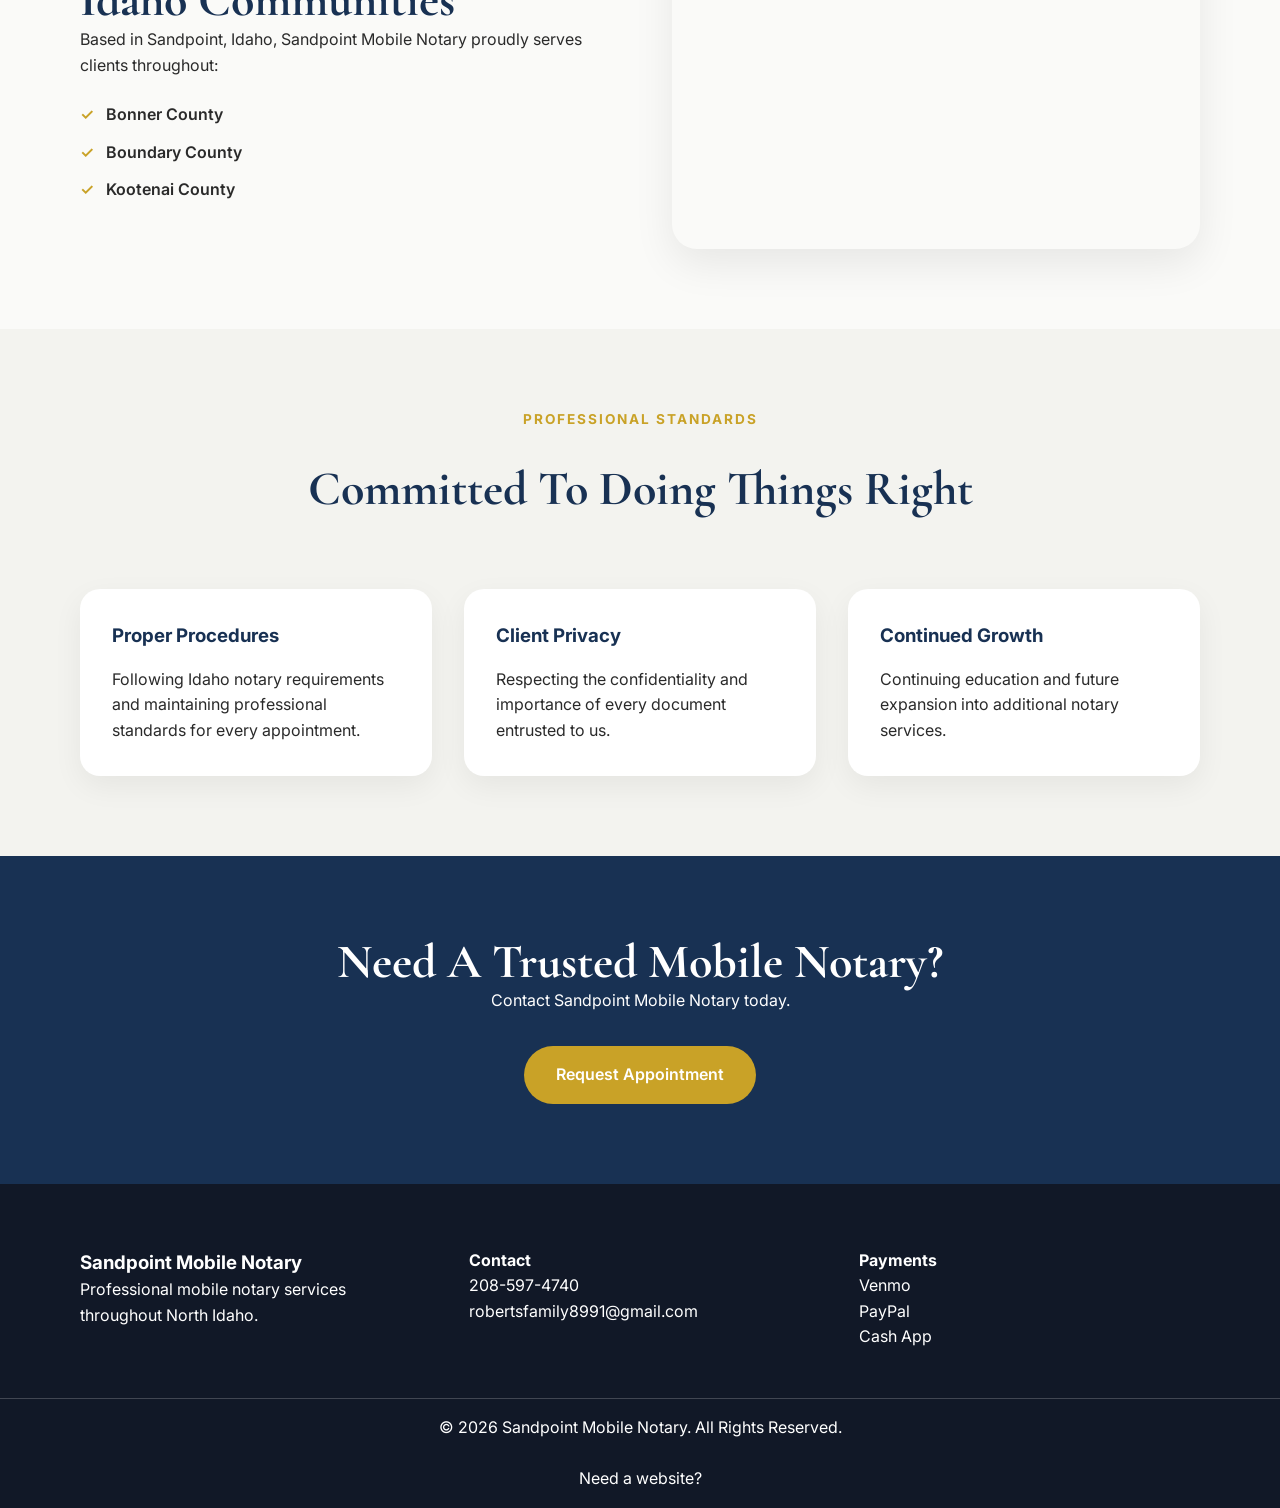
==== commit 31000cab: "Update about.html" ====
--- a/about.html
+++ b/about.html
@@ -6,26 +6,41 @@
     <meta charset="UTF-8">
     <meta name="viewport" content="width=device-width, initial-scale=1.0">
 
-    <title>About Sandpoint Mobile Notary | Professional Mobile Notary Services</title>
-
-    <meta name="description" content="Learn about Sandpoint Mobile Notary and our commitment to providing professional, reliable mobile notary services throughout North Idaho.">
-    <meta name="keywords" content="Sandpoint Mobile Notary, mobile notary Sandpoint Idaho, notary public Sandpoint, Bonner County notary, Boundary County notary, Kootenai County notary">
-    <meta name="author" content="John Roberts : www.FullStackJohn.com">
-
-    <!-- Open Graph -->
-
-    <meta property="og:title" content="Sandpoint Mobile Notary">
-    <meta property="og:description" content="Professional mobile notary services delivered to your location throughout Sandpoint and North Idaho.">
+    <title>About Sandpoint Mobile Notary | Local Mobile Notary Service</title>
+
+    <meta name="description" content="Learn about Sandpoint Mobile Notary and our commitment to providing professional, reliable mobile notary services throughout Bonner, Boundary, and Kootenai counties.">
+    <meta name="keywords" content="about Sandpoint Mobile Notary, local notary Sandpoint Idaho, mobile notary North Idaho, notary public Sandpoint">
+    <meta name="author" content="Sandpoint Mobile Notary">
+    <link rel="canonical" href="https://sandpointmobilenotary.com/about.html">
+
+    <!-- Open Graph / Social Sharing -->
+    <meta property="og:title" content="About Sandpoint Mobile Notary">
+    <meta property="og:description" content="Professional, reliable mobile notary services serving North Idaho. Learn more about Sandpoint Mobile Notary.">
     <meta property="og:type" content="website">
-    
+    <meta property="og:url" content="https://sandpointmobilenotary.com/about.html">
+    <meta property="og:image" content="https://sandpointmobilenotary.com/images/social-preview.jpg">
+    <meta property="og:site_name" content="Sandpoint Mobile Notary">
+
+    <!-- Twitter / X Sharing -->
+    <meta name="twitter:card" content="summary_large_image">
+    <meta name="twitter:title" content="About Sandpoint Mobile Notary">
+    <meta name="twitter:description" content="Learn more about Sandpoint Mobile Notary and our commitment to serving North Idaho.">
+    <meta name="twitter:image" content="https://sandpointmobilenotary.com/images/social-preview.jpg">
+
     <!-- Fonts -->
-
     <link rel="preconnect" href="https://fonts.googleapis.com">
     <link rel="preconnect" href="https://fonts.gstatic.com" crossorigin>
     <link href="https://fonts.googleapis.com/css2?family=Cormorant+Garamond:wght@500;600;700&family=Inter:wght@300;400;500;600;700&display=swap" rel="stylesheet">
-   
+
+    <!-- Favicons -->
+    <link rel="apple-touch-icon" sizes="180x180" href="images/icons/apple-touch-icon.png">
+    <link rel="icon" type="image/png" sizes="32x32" href="images/icons/favicon-32x32.png">
+    <link rel="icon" type="image/png" sizes="16x16" href="images/icons/favicon-16x16.png">
+    <link rel="manifest" href="images/icons/site.webmanifest">
+    <link rel="shortcut icon" href="images/icons/favicon.ico">
+
+
     <!-- CSS -->
-     
     <link rel="stylesheet" href="css/style.css">
 
 </head>
--- a/css/style.css
+++ b/css/style.css
@@ -577,3 +577,18 @@
     width:100%;
 }
 }
+
+/* ========================= GOOGLE MAP ========================= */
+
+.map-container {
+    overflow:hidden;
+    border-radius:25px;
+    box-shadow:0 15px 40px rgba(0,0,0,.08);
+}
+
+.map-container iframe {
+    width:100%;
+    height:400px;
+    display:block;
+    border:0;
+}
